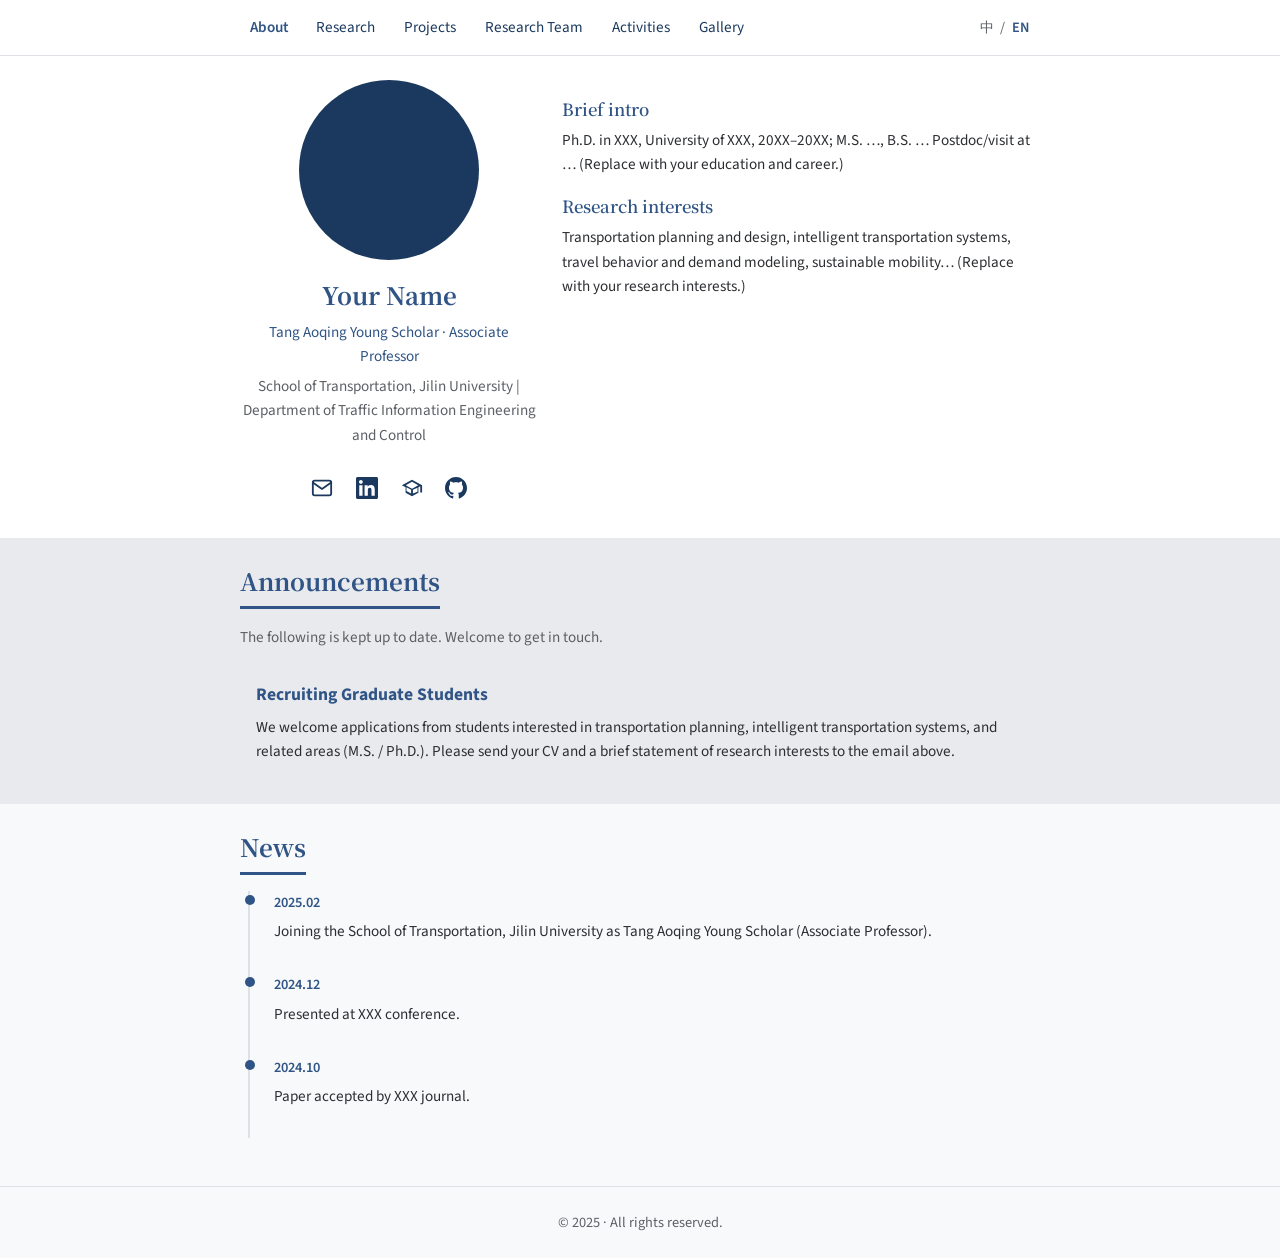
==== index.html @ 0b862fed "Initial commit: 学术主页与点赞统计（Firebase） Co-authored-by: Cursor <cursoragent@cursor.com>" ====
<!DOCTYPE html>
<html lang="zh-CN">
<head>
  <meta charset="UTF-8" />
  <meta name="viewport" content="width=device-width, initial-scale=1" />
  <title>个人主页 | Personal Homepage</title>
  <link rel="preconnect" href="https://fonts.googleapis.com" />
  <link rel="preconnect" href="https://fonts.gstatic.com" crossorigin />
  <link href="https://fonts.googleapis.com/css2?family=Noto+Serif+SC:wght@400;600;700&family=Source+Sans+3:wght@400;500;600&display=swap" rel="stylesheet" />
  <link rel="stylesheet" href="styles.css" />
</head>
<body>
  <header class="site-header">
    <nav class="nav">
      <a href="index.html#about" class="nav-link current" data-i18n="nav_about">关于</a>
      <a href="research.html" class="nav-link" data-i18n="nav_research">研究成果</a>
      <a href="projects.html" class="nav-link" data-i18n="nav_projects">研究项目</a>
      <a href="team.html" class="nav-link" data-i18n="nav_team">研究团队</a>
      <a href="activities.html" class="nav-link" data-i18n="nav_activities">学术活动</a>
      <a href="gallery.html" class="nav-link" data-i18n="nav_gallery">摄影集</a>
      <button type="button" class="lang-toggle" id="langToggle" aria-label="Switch language">
        <span class="lang-option active" data-lang="zh">中</span>
        <span class="lang-divider">/</span>
        <span class="lang-option" data-lang="en">EN</span>
      </button>
    </nav>
  </header>

  <main>
    <!-- 1. 关于 / About（首页完整保留） -->
    <section id="about" class="section section-about">
      <div class="container">
        <div class="about-grid">
          <div class="about-left">
            <div class="about-photo-wrap">
              <div class="about-photo"></div>
            </div>
            <h1 class="about-name" data-i18n="name">周启申</h1>
            <p class="about-title" data-i18n="title">唐敖庆青年学者 · 副教授</p>
            <p class="about-org"><a href="https://jt.jlu.edu.cn/index.htm" class="about-org-link" target="_blank" rel="noopener noreferrer" data-i18n="org">吉林大学交通学院｜交通信息工程及控制系</a></p>
            <div class="about-links">
              <a href="mailto:your.email@example.com" class="about-link" aria-label="Email">
                <span class="about-link-icon"><svg class="about-icon" viewBox="0 0 24 24" fill="none" stroke="currentColor" stroke-width="2" stroke-linecap="round" stroke-linejoin="round"><path d="M4 4h16c1.1 0 2 .9 2 2v12c0 1.1-.9 2-2 2H4c-1.1 0-2-.9-2-2V6c0-1.1.9-2 2-2z"/><polyline points="22,6 12,13 2,6"/></svg></span>
                <span class="about-link-label" data-i18n="icon_email">邮箱</span>
              </a>
              <a href="https://www.linkedin.com/in/yourprofile" class="about-link" target="_blank" rel="noopener noreferrer" aria-label="LinkedIn">
                <span class="about-link-icon"><svg class="about-icon" viewBox="0 0 24 24" fill="currentColor"><path d="M20.447 20.452h-3.554v-5.569c0-1.328-.027-3.037-1.852-3.037-1.853 0-2.136 1.445-2.136 2.939v5.667H9.351V9h3.414v1.561h.046c.477-.9 1.637-1.85 3.37-1.85 3.601 0 4.267 2.37 4.267 5.455v6.286zM5.337 7.433c-1.144 0-2.063-.926-2.063-2.065 0-1.138.92-2.063 2.063-2.063 1.14 0 2.064.925 2.064 2.063 0 1.139-.925 2.065-2.064 2.065zm1.782 13.019H3.555V9h3.564v11.452zM22.225 0H1.771C.792 0 0 .774 0 1.729v20.542C0 23.227.792 24 1.771 24h20.451C23.2 24 24 23.227 24 22.271V1.729C24 .774 23.2 0 22.222 0h.003z"/></svg></span>
                <span class="about-link-label" data-i18n="icon_linkedin">LinkedIn</span>
              </a>
              <a href="https://scholar.google.com/citations?user=YOUR_ID" class="about-link" target="_blank" rel="noopener noreferrer" aria-label="Google Scholar">
                <span class="about-link-icon"><svg class="about-icon" viewBox="0 0 24 24" fill="currentColor"><path d="M12 3L1 9l4 2.18v6L12 21l7-3.82v-6l2-1.09V17h2V9L12 3zm6.82 6L12 12.72 5.18 9 12 5.28 18.82 9zM11 17.99l-5-2.73v-4.11L11 14v3.99zm2 0V14l5-2.16v4.12L13 17.99z"/></svg></span>
                <span class="about-link-label" data-i18n="icon_scholar">Google Scholar</span>
              </a>
              <a href="https://github.com/yourusername" class="about-link" target="_blank" rel="noopener noreferrer" aria-label="GitHub">
                <span class="about-link-icon"><svg class="about-icon" viewBox="0 0 24 24" fill="currentColor"><path d="M12 0c-6.626 0-12 5.373-12 12 0 5.302 3.438 9.8 8.207 11.387.599.111.793-.261.793-.577v-2.234c-3.338.726-4.033-1.416-4.033-1.416-.546-1.387-1.333-1.756-1.333-1.756-1.089-.745.083-.729.083-.729 1.205.084 1.839 1.237 1.839 1.237 1.07 1.834 2.807 1.304 3.492.997.107-.775.418-1.305.762-1.604-2.665-.305-5.467-1.334-5.467-5.931 0-1.311.469-2.381 1.236-3.221-.124-.303-.535-1.524.117-3.176 0 0 1.008-.322 3.301 1.23.957-.266 1.983-.399 3.003-.404 1.02.005 2.047.138 3.006.404 2.291-1.552 3.297-1.23 3.297-1.23.653 1.653.242 2.874.118 3.176.77.84 1.235 1.911 1.235 3.221 0 4.609-2.807 5.624-5.479 5.921.43.372.823 1.102.823 2.222v3.293c0 .319.192.694.801.576 4.765-1.589 8.199-6.086 8.199-11.386 0-6.627-5.373-12-12-12z"/></svg></span>
                <span class="about-link-label" data-i18n="icon_github">GitHub</span>
              </a>
            </div>
          </div>
          <div class="about-content">
            <div class="about-me">
              <div class="about-me-content">
                <h3 class="about-me-subtitle" data-i18n="intro_title">个人简介</h3>
                <p class="lang-zh">20XX–20XX 某某大学 博士；20XX–20XX 某某大学 硕士；20XX–20XX 某某大学 学士。曾于某某机构从事博士后/访问研究……（请替换为您的教育经历与工作履历。）</p>
                <p class="lang-en hidden">Ph.D. in XXX, University of XXX, 20XX–20XX; M.S. …, B.S. … Postdoc/visit at … (Replace with your education and career.)</p>
                <h3 class="about-me-subtitle" data-i18n="about_me_interests">研究兴趣</h3>
                <p class="lang-zh">交通规划与设计、智能交通系统、出行行为与需求建模、可持续交通……（请替换为您的研究方向与兴趣。）</p>
                <p class="lang-en hidden">Transportation planning and design, intelligent transportation systems, travel behavior and demand modeling, sustainable mobility… (Replace with your research interests.)</p>
              </div>
            </div>
          </div>
        </div>
      </div>
    </section>

    <!-- 2. 公告（置顶 / 长期重要信息，如招学生） -->
    <section id="notice" class="section section-notice">
      <div class="container">
        <h2 class="section-title" data-i18n="notice_title">公告</h2>
        <p class="section-intro lang-zh">以下信息长期有效，欢迎关注。</p>
        <p class="section-intro lang-en hidden">The following is kept up to date. Welcome to get in touch.</p>
        <div class="notice-list">
          <article class="notice-item">
            <h3 class="notice-item-title lang-zh">招收研究生</h3>
            <h3 class="notice-item-title lang-en hidden">Recruiting Graduate Students</h3>
            <p class="notice-item-desc lang-zh">欢迎对交通规划、智能交通等方向感兴趣的同学报考硕士/博士。请将简历与简要研究兴趣说明发送至上方邮箱。</p>
            <p class="notice-item-desc lang-en hidden">We welcome applications from students interested in transportation planning, intelligent transportation systems, and related areas (M.S. / Ph.D.). Please send your CV and a brief statement of research interests to the email above.</p>
          </article>
          <!-- 可在此继续添加更多公告项 -->
        </div>
      </div>
    </section>

    <!-- 3. News 近期动态（仅首页，无独立页） -->
    <section id="news" class="section section-news-home">
      <div class="container">
        <h2 class="section-title" data-i18n="home_news_title">近期动态</h2>
        <div class="timeline">
          <article class="timeline-item detail-item" data-detail-type="news" data-detail-id="0">
            <span class="timeline-date">2025.02</span>
            <div class="timeline-content">
              <p class="lang-zh">即将入职吉林大学交通学院，任唐敖庆青年学者（副教授）。</p>
              <p class="lang-en hidden">Joining the School of Transportation, Jilin University as Tang Aoqing Young Scholar (Associate Professor).</p>
            </div>
          </article>
          <article class="timeline-item detail-item" data-detail-type="news" data-detail-id="1">
            <span class="timeline-date">2024.12</span>
            <div class="timeline-content">
              <p class="lang-zh">参加某某学术会议并作报告。</p>
              <p class="lang-en hidden">Presented at XXX conference.</p>
            </div>
          </article>
          <article class="timeline-item detail-item" data-detail-type="news" data-detail-id="2">
            <span class="timeline-date">2024.10</span>
            <div class="timeline-content">
              <p class="lang-zh">论文被 XXX 期刊接收。</p>
              <p class="lang-en hidden">Paper accepted by XXX journal.</p>
            </div>
          </article>
        </div>
      </div>
    </section>
  </main>

  <footer class="site-footer">
    <div class="container">
      <p class="footer-text" data-i18n="footer">© 2025 · 保留所有权利</p>
    </div>
  </footer>

  <div id="detail-overlay" class="detail-overlay" aria-hidden="true">
    <div class="detail-backdrop"></div>
    <div class="detail-panel">
      <div id="detail-content" class="detail-content"></div>
    </div>
  </div>
  <script src="main.js"></script>
</body>
</html>
---- styles.css ----
/* ========== 变量与基础 ========== */
:root {
  --color-primary: #1B395E;
  --color-primary-dark: #2F5485;
  --color-accent: #2F5485;
  --color-icon-hover: #0A66C2;
  --color-bg: #f8f9fa;
  --color-bg-alt: #eef0f2;
  --color-border: #dde0e4;
  --color-text: #2c2e32;
  --color-text-muted: #5c6066;
  --color-bg-section: #E9EAED;
  --radius: 8px;
  --space-xs: 0.35rem;
  --space-sm: 0.6rem;
  --space-md: 1rem;
  --space-lg: 1.5rem;
}

*,
*::before,
*::after {
  box-sizing: border-box;
}

body {
  margin: 0;
  font-family: 'Source Sans 3', -apple-system, sans-serif;
  font-size: 1rem;
  line-height: 1.6;
  color: var(--color-text);
  background: var(--color-bg);
}

body.page-detail {
  background: #fff;
}

.container {
  width: 100%;
  max-width: 52rem;
  margin: 0 auto;
  padding: 0 var(--space-md);
}

.section {
  padding: var(--space-lg) 0;
}

.section-full {
  min-height: 60vh;
  padding: var(--space-lg) 0;
}

.section-title {
  font-family: 'Noto Serif SC', serif;
  font-size: 1.5rem;
  font-weight: 700;
  color: var(--color-primary-dark);
  margin: 0 0 var(--space-md);
  padding-bottom: var(--space-xs);
  border-bottom: 3px solid var(--color-accent);
  display: inline-block;
}

.page-title {
  font-size: 1.75rem;
  margin-bottom: var(--space-lg);
}

.section-intro {
  color: var(--color-text-muted);
  margin: 0 0 var(--space-md);
  font-size: 0.95rem;
}

/* ========== 页头与导航 ========== */
.site-header {
  background: #fff;
  border-bottom: 1px solid var(--color-border);
  padding: var(--space-sm) 0;
  position: sticky;
  top: 0;
  z-index: 100;
}

.nav {
  display: flex;
  flex-wrap: wrap;
  align-items: center;
  justify-content: center;
  gap: var(--space-sm);
  max-width: 52rem;
  margin: 0 auto;
  padding: 0 var(--space-md);
}

.nav-link {
  color: var(--color-primary);
  text-decoration: none;
  font-size: 0.95rem;
  padding: 0.35rem 0.6rem;
  border-radius: var(--radius);
  transition: background 0.2s, color 0.2s;
}

.nav-link:hover {
  background: var(--color-bg-alt);
  color: var(--color-accent);
}

.nav-link.current {
  font-weight: 600;
  color: var(--color-accent);
}

.lang-toggle {
  display: inline-flex;
  align-items: center;
  gap: 0.2rem;
  margin-left: auto;
  padding: 0.25rem 0.5rem;
  font-size: 0.9rem;
  color: var(--color-text-muted);
  background: none;
  border: none;
  cursor: pointer;
  font-family: inherit;
}

.lang-option {
  padding: 0 0.2rem;
  border-radius: 2px;
  transition: color 0.2s, background 0.2s;
}

.lang-option:hover,
.lang-option.active {
  color: var(--color-accent);
}

.lang-option.active {
  font-weight: 600;
}

.hidden {
  display: none !important;
}

/* ========== 关于区块 ========== */
.section-about {
  background: #fff;
}

.about-grid {
  display: grid;
  grid-template-columns: 1fr 1.6fr;
  gap: var(--space-lg);
  align-items: start;
}

@media (max-width: 720px) {
  .about-grid {
    grid-template-columns: 1fr;
  }
}

.about-left {
  text-align: center;
}

.about-photo-wrap {
  margin-bottom: var(--space-md);
}

.about-photo {
  width: 180px;
  height: 180px;
  margin: 0 auto;
  border-radius: 50%;
  background: var(--color-primary);
  background-size: cover;
  background-position: center;
}

.about-links {
  display: flex;
  flex-wrap: nowrap;
  justify-content: space-evenly;
  align-items: center;
  width: 100%;
  max-width: 180px;
  margin: var(--space-md) auto 0;
}

.about-link {
  position: relative;
  display: flex;
  flex-direction: column;
  align-items: center;
  justify-content: center;
  flex: 0 0 2.75rem;
  width: 2.75rem;
  padding: 0.35rem 0;
  color: var(--color-primary);
  border-radius: var(--radius);
  transition: color 0.25s ease;
}

.about-link:hover {
  color: var(--color-icon-hover);
}

.about-link-icon {
  display: flex;
  align-items: center;
  justify-content: center;
  width: 40px;
  height: 40px;
  transition: transform 0.35s cubic-bezier(0.34, 1.56, 0.64, 1), color 0.35s ease;
}

.about-link:hover .about-link-icon {
  transform: scale(1.18) translateY(-4px);
}

.about-icon {
  width: 22px;
  height: 22px;
}

.about-link-label {
  position: absolute;
  top: 100%;
  left: 50%;
  transform: translate(-50%, 10px);
  margin-top: 4px;
  font-size: 0.75rem;
  color: var(--color-text-muted);
  white-space: nowrap;
  opacity: 0;
  visibility: hidden;
  transition: opacity 0.25s ease, transform 0.25s cubic-bezier(0.34, 1.56, 0.64, 1);
  pointer-events: none;
}

.about-link:hover .about-link-label {
  opacity: 1;
  visibility: visible;
  transform: translate(-50%, 0);
}

.about-name {
  font-family: 'Noto Serif SC', serif;
  font-size: 1.5rem;
  font-weight: 700;
  color: var(--color-primary-dark);
  margin: 0 0 var(--space-xs);
}

.about-title {
  font-size: 0.95rem;
  color: var(--color-primary-dark);
  margin: 0 0 var(--space-xs);
}

.about-org {
  font-size: 0.95rem;
  margin: 0 0 var(--space-md);
}

.about-org-link {
  color: var(--color-text-muted);
  text-decoration: none;
  transition: color 0.2s;
}

.about-org-link:hover {
  color: var(--color-accent);
  text-decoration: underline;
}

.about-office-label {
  font-size: 0.9rem;
  color: var(--color-text-muted);
}

.about-office-text {
  margin: 0.25rem 0 0;
  font-size: 0.9rem;
}

.about-me {
  margin: 0;
}

.about-me-subtitle {
  font-family: 'Noto Serif SC', serif;
  font-size: 1.05rem;
  font-weight: 600;
  color: var(--color-primary-dark);
  margin: var(--space-md) 0 var(--space-xs);
}

.about-me-content p {
  margin: 0 0 var(--space-sm);
  font-size: 0.95rem;
}

/* ========== 公告 ========== */
.section-notice {
  background: var(--color-bg-section);
}

.notice-list {
  margin: 0;
  padding: 0;
  list-style: none;
}

.notice-item {
  padding: var(--space-md);
  border-radius: var(--radius);
  background: transparent;
  border: none;
}

.notice-item-title {
  font-size: 1.1rem;
  margin: 0 0 var(--space-xs);
  color: var(--color-primary-dark);
}

.notice-item-desc {
  margin: 0;
  font-size: 0.95rem;
  color: var(--color-text);
}

/* ========== 时间线（近期动态 / 学术活动） ========== */
.timeline {
  position: relative;
  padding-left: 1.5rem;
  border-left: 2px solid var(--color-border);
  margin-left: 0.5rem;
}

.timeline-item {
  position: relative;
  padding-bottom: var(--space-lg);
}

.timeline-item::before {
  content: '';
  position: absolute;
  left: -1.5rem;
  top: 0.25rem;
  width: 10px;
  height: 10px;
  border-radius: 50%;
  background: var(--color-accent);
  margin-left: -5px;
}

.timeline-date {
  font-size: 0.9rem;
  font-weight: 600;
  color: var(--color-accent);
  display: block;
  margin-bottom: var(--space-xs);
}

.timeline-content p {
  margin: 0 0 var(--space-xs);
  font-size: 0.95rem;
}

.timeline-image {
  margin-top: var(--space-sm);
  border-radius: var(--radius);
  overflow: hidden;
  max-width: 100%;
}

.timeline-image img {
  width: 100%;
  height: auto;
  display: block;
}

/* ========== 发表文章列表 ========== */
.paper-list,
.project-list,
.resource-list {
  list-style: none;
  margin: 0;
  padding: 0;
}

.paper-list li {
  padding: var(--space-lg) 0;
  border-bottom: 1px solid var(--color-border);
  transition: transform 0.28s cubic-bezier(0.34, 1.56, 0.64, 1);
}

.paper-list li:hover {
  transform: scale(1.02);
}

.paper-list li:last-child {
  border-bottom: none;
}

.paper-header {
  text-align: left;
  margin-bottom: var(--space-md);
}

.paper-title {
  display: block;
  font-size: 1.05rem;
  color: var(--color-primary-dark);
  margin: 0 0 var(--space-xs);
}

.paper-venue {
  font-size: 0.9rem;
  color: var(--color-text-muted);
}

.paper-content {
  display: flex;
  gap: var(--space-lg);
  align-items: flex-start;
  margin-bottom: var(--space-md);
}

.paper-thumb {
  flex: 0 0 50%;
  aspect-ratio: 16 / 9;
  border-radius: var(--radius);
  overflow: hidden;
  background: var(--color-bg-alt);
}

.paper-thumb img {
  width: 100%;
  height: 100%;
  display: block;
  object-fit: cover;
}

.paper-abstract-wrap {
  flex: 1;
  min-width: 0;
}

.paper-abstract {
  font-size: 0.9rem;
  color: var(--color-text);
  line-height: 1.6;
  margin: 0;
}

.paper-abstract.hidden {
  display: none;
}

@media (max-width: 640px) {
  .paper-content {
    flex-direction: column;
  }
  .paper-thumb {
    flex: 0 0 auto;
    width: 100%;
  }
}

.paper-actions {
  display: flex;
  flex-wrap: wrap;
  gap: var(--space-sm);
  align-items: center;
}

.paper-action {
  position: relative;
  display: inline-flex;
  align-items: center;
  gap: 0.35rem;
  padding: 0.25rem 0.7rem;
  border-radius: 999px;
  border: 1px solid var(--color-border);
  color: var(--color-primary);
  font-size: 0.85rem;
  text-decoration: none;
  background: rgba(255, 255, 255, 0.02);
  transition: background 0.2s, border-color 0.2s, color 0.2s, transform 0.2s;
}

.paper-action:hover {
  background: var(--color-bg-section);
  border-color: var(--color-accent);
  color: var(--color-accent);
  transform: translateY(-1px);
}

.paper-action-icon {
  display: inline-flex;
  align-items: center;
  justify-content: center;
}

.paper-action-icon svg {
  width: 16px;
  height: 16px;
}

a.paper-action.pending,
button.paper-action.pending {
  cursor: default;
}

.paper-action.pending:hover::after {
  content: attr(data-pending-tip);
  position: absolute;
  bottom: 100%;
  left: 50%;
  transform: translateX(-50%);
  margin-bottom: 6px;
  padding: 4px 8px;
  background: var(--color-primary-dark);
  color: #fff;
  font-size: 0.75rem;
  white-space: nowrap;
  border-radius: 4px;
  pointer-events: none;
  opacity: 0;
  transition: opacity 0.15s ease;
}

.paper-action.pending:hover::after {
  opacity: 1;
}

button.paper-action {
  margin: 0;
  font-family: inherit;
  cursor: pointer;
  -webkit-appearance: none;
  appearance: none;
  border: 1px solid var(--color-border);
}

.paper-like-btn .heart-filled {
  display: none;
}

.paper-like-btn.liked .heart-outline {
  display: none;
}

.paper-like-btn.liked .heart-filled {
  display: inline-block;
  color: #c24;
}

#cite-toast {
  position: fixed;
  bottom: 1.5rem;
  left: 50%;
  transform: translateX(-50%) translateY(1rem);
  padding: 0.5rem 1rem;
  background: var(--color-primary-dark);
  color: #fff;
  font-size: 0.9rem;
  border-radius: var(--radius);
  opacity: 0;
  visibility: hidden;
  transition: opacity 0.2s, visibility 0.2s, transform 0.2s;
  z-index: 9999;
}

#cite-toast.show {
  opacity: 1;
  visibility: visible;
  transform: translateX(-50%) translateY(0);
}

/* ========== 研究页标签（一根长横线，上方为发表文章/开放资源） ========== */
.research-tabs {
  display: flex;
  gap: var(--space-lg);
  margin-bottom: 0;
  padding-bottom: var(--space-sm);
  border-bottom: 1px solid var(--color-border);
}

.research-tab {
  padding: 0.25rem 0;
  font-size: 1rem;
  font-family: inherit;
  color: var(--color-text-muted);
  background: none;
  border: none;
  border-radius: 0;
  cursor: pointer;
  transition: color 0.2s;
}

.research-tab:hover {
  color: var(--color-accent);
}

.research-tab.active {
  color: var(--color-primary-dark);
  font-weight: 600;
}

.research-panel {
  display: none;
  margin-top: var(--space-lg);
}

.research-panel.active {
  display: block;
}

/* ========== 引文列表（三级内容） ========== */
.citation-list {
  list-style: none;
  margin: 0;
  padding: 0;
}

.citation-list li {
  padding: var(--space-md) 0;
  border-bottom: 1px solid var(--color-border);
  display: flex;
  flex-wrap: wrap;
  align-items: baseline;
  gap: var(--space-sm);
}

.citation-list li:last-child {
  border-bottom: none;
}

.citation-text {
  font-size: 0.95rem;
  color: var(--color-text);
  line-height: 1.5;
  flex: 1 1 100%;
}

.citation-text.hidden {
  display: none;
}

.citation-actions {
  display: inline-flex;
  flex-wrap: wrap;
  gap: var(--space-sm);
  align-items: center;
}

/* ========== 开放资源列表 ========== */
.resource-list li {
  padding: var(--space-md) 0;
  border-bottom: 1px solid var(--color-border);
}

.resource-list li:last-child {
  border-bottom: none;
}

.resource-list a {
  color: var(--color-primary);
  font-weight: 600;
  text-decoration: none;
}

.resource-list a:hover {
  color: var(--color-accent);
  text-decoration: underline;
}

.resource-desc {
  display: block;
  font-size: 0.9rem;
  color: var(--color-text-muted);
  margin-top: var(--space-xs);
}

/* ========== 研究项目列表 ========== */
.project-list {
  list-style: none;
  margin: 0;
  padding: 0;
}

.project-list li {
  padding: var(--space-md) 0;
  border-bottom: 1px solid var(--color-border);
}

.project-list li:last-child {
  border-bottom: none;
}

.project-list strong {
  display: block;
  margin-bottom: var(--space-xs);
  color: var(--color-primary-dark);
}

.project-desc {
  margin: 0;
  font-size: 0.95rem;
  color: var(--color-text);
}

/* ========== 研究团队 ========== */
.team-list {
  list-style: none;
  margin: 0;
  padding: 0;
}

.team-item {
  display: flex;
  gap: var(--space-md);
  padding: var(--space-md) 0;
  border-bottom: 1px solid var(--color-border);
  align-items: flex-start;
}

.team-item:last-child {
  border-bottom: none;
}

.team-avatar {
  flex: 0 0 64px;
  width: 64px;
  height: 64px;
  border-radius: 50%;
  background: var(--color-border);
}

.team-info strong {
  display: block;
  margin-bottom: var(--space-xs);
  color: var(--color-primary-dark);
}

.team-role,
.team-desc {
  margin: 0 0 var(--space-xs);
  font-size: 0.9rem;
  color: var(--color-text);
}

/* ========== 摄影集 ========== */
.gallery-grid {
  display: grid;
  grid-template-columns: repeat(3, 1fr);
  gap: var(--space-md);
}

.gallery-item {
  aspect-ratio: 1;
  border-radius: var(--radius);
  overflow: hidden;
  background: var(--color-bg-alt);
  transition: transform 0.35s ease;
  position: relative;
  z-index: 0;
  cursor: pointer;
}

.gallery-item:hover {
  transform: scale(1.2);
  z-index: 1;
}

.gallery-item img {
  width: 100%;
  height: 100%;
  display: block;
  object-fit: contain;
}

@media (max-width: 640px) {
  .gallery-grid {
    grid-template-columns: repeat(2, 1fr);
  }
}

/* ========== 详情层 ========== */
.detail-overlay {
  position: fixed;
  inset: 0;
  z-index: 1000;
  display: flex;
  align-items: center;
  justify-content: center;
  padding: var(--space-md);
  opacity: 0;
  visibility: hidden;
  transition: opacity 0.25s, visibility 0.25s;
}

.detail-overlay.is-open {
  opacity: 1;
  visibility: visible;
}

.detail-backdrop {
  position: absolute;
  inset: 0;
  background: rgba(0, 0, 0, 0.5);
  cursor: pointer;
}

.detail-panel {
  position: relative;
  width: 100%;
  max-width: 52rem;
  max-height: 90vh;
  overflow: auto;
  background: var(--color-bg);
  border-radius: var(--radius);
  box-shadow: 0 8px 32px rgba(0, 0, 0, 0.2);
  padding: var(--space-lg);
}

.detail-content h2 {
  font-family: 'Noto Serif SC', serif;
  font-size: 1.35rem;
  margin: 0 0 var(--space-sm);
  color: var(--color-primary-dark);
}

.detail-meta {
  font-size: 0.9rem;
  color: var(--color-text-muted);
  margin: 0 0 var(--space-md);
}

.detail-body {
  font-size: 0.95rem;
  line-height: 1.7;
  color: var(--color-text);
}

.detail-gallery-wrap {
  width: 100%;
  display: flex;
  flex-direction: column;
  gap: var(--space-md);
}

.detail-gallery-image {
  max-width: 100%;
  max-height: 60vh;
  display: flex;
  justify-content: center;
  align-items: center;
}

.detail-gallery-image img {
  max-width: 100%;
  max-height: 60vh;
  width: auto;
  height: auto;
  object-fit: contain;
}

.detail-gallery-placeholder {
  width: 200px;
  height: 200px;
  display: flex;
  align-items: center;
  justify-content: center;
  background: var(--color-border);
  color: var(--color-text-muted);
  border-radius: var(--radius);
}

.detail-gallery-actions {
  display: flex;
  flex-wrap: wrap;
  gap: var(--space-md);
  align-items: center;
}

.gallery-like-btn {
  display: inline-flex;
  align-items: center;
  justify-content: center;
  width: 2.5rem;
  height: 2.5rem;
  border-radius: 50%;
  border: 1px solid var(--color-border);
  background: transparent;
  color: var(--color-text-muted);
  cursor: pointer;
  transition: color 0.2s, border-color 0.2s, transform 0.2s;
}

.gallery-like-btn:hover {
  color: var(--color-accent);
  border-color: var(--color-accent);
}

.gallery-like-btn .heart-filled {
  display: none;
}

.gallery-like-btn.liked .heart-outline {
  display: none;
}

.gallery-like-btn.liked .heart-filled {
  display: block;
  color: #c24;
}

.gallery-download-btn {
  padding: 0.35rem 0.8rem;
  font-size: 0.9rem;
  color: var(--color-primary);
  border: 1px solid var(--color-border);
  border-radius: var(--radius);
  text-decoration: none;
  transition: background 0.2s, border-color 0.2s;
}

.gallery-download-btn:hover {
  background: var(--color-bg-alt);
  border-color: var(--color-accent);
}

/* ========== 可点击项悬停 ========== */
.resource-list .detail-item {
  cursor: pointer;
  transition: transform 0.28s cubic-bezier(0.34, 1.56, 0.64, 1);
}

.resource-list .detail-item:hover {
  transform: scale(1.02);
}

.timeline-item.detail-item {
  cursor: pointer;
  transition: transform 0.28s cubic-bezier(0.34, 1.56, 0.64, 1);
}

.timeline-item.detail-item:hover {
  transform: scale(1.02);
}

.timeline-item.detail-item:hover .timeline-content {
  color: inherit;
}

/* ========== 页脚 ========== */
.site-footer {
  padding: var(--space-lg) 0;
  text-align: center;
  border-top: 1px solid var(--color-border);
  margin-top: var(--space-lg);
}

.footer-text {
  margin: 0;
  font-size: 0.9rem;
  color: var(--color-text-muted);
}
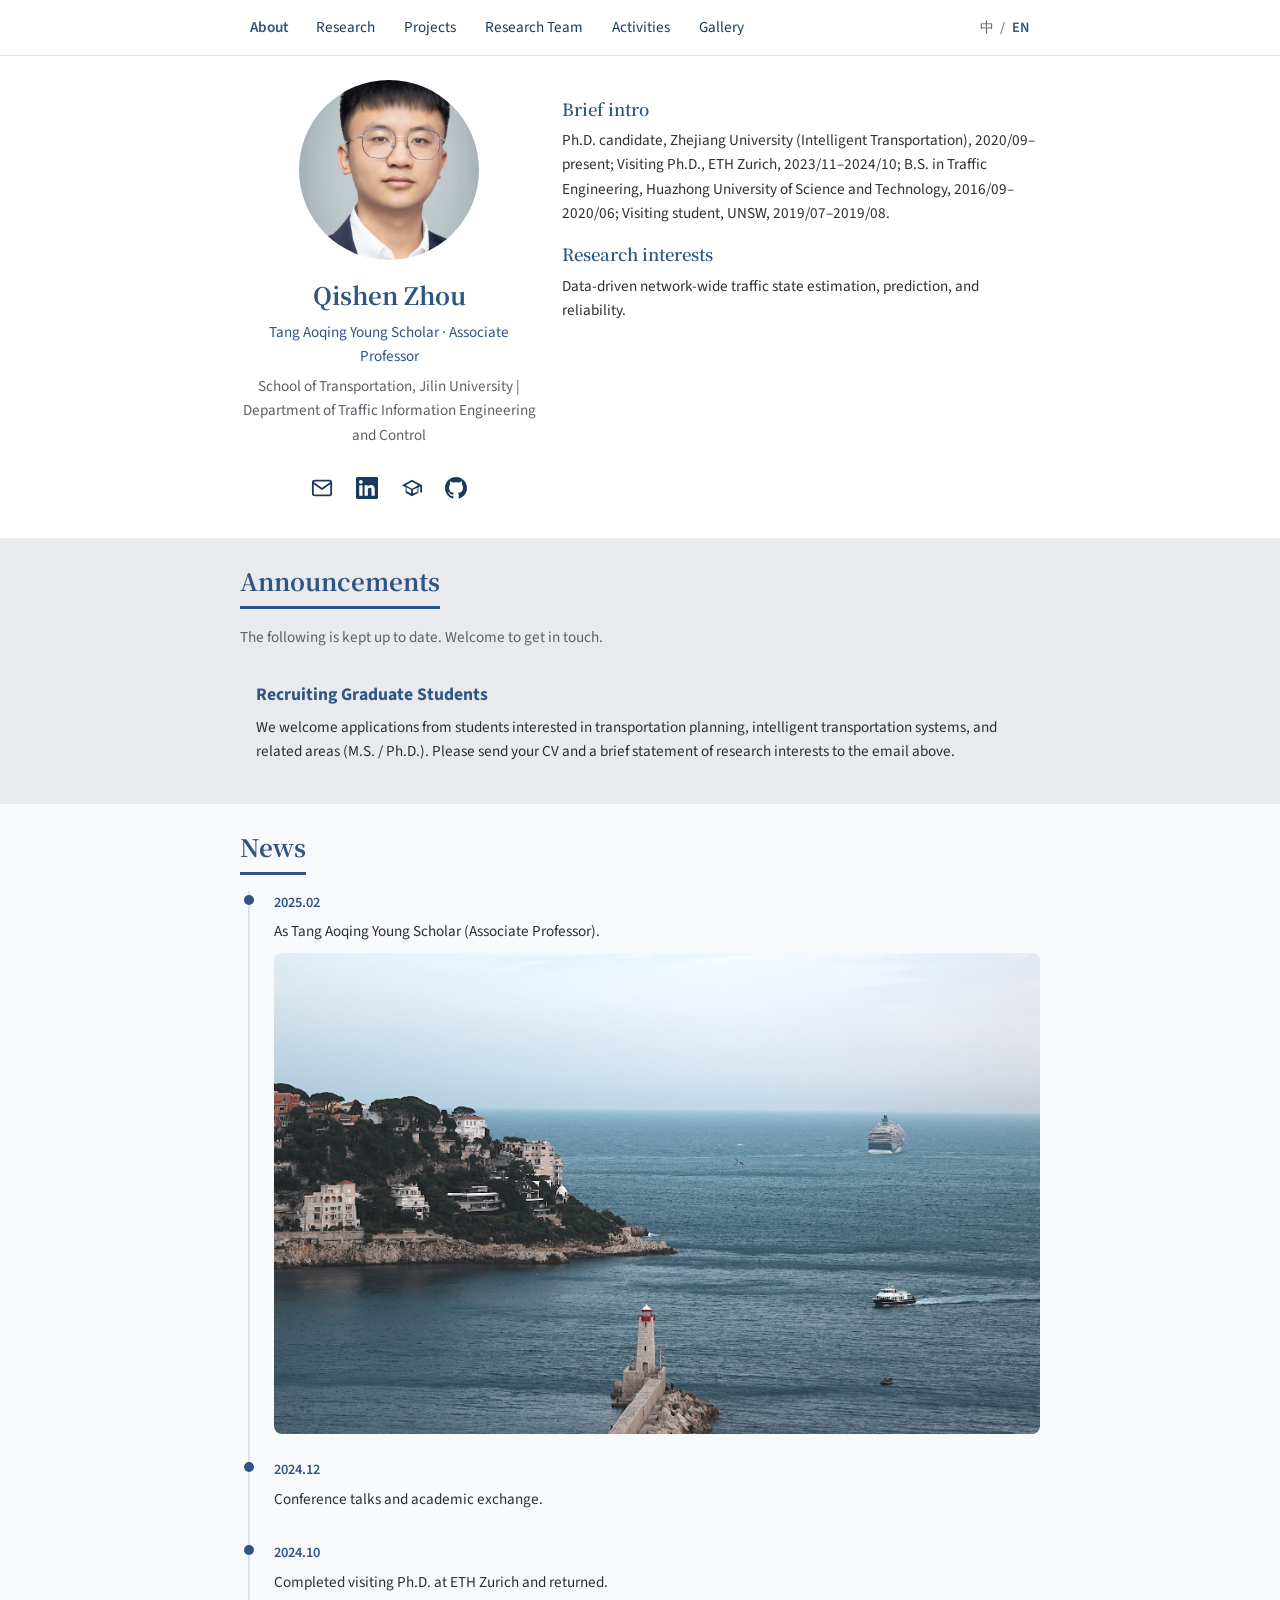
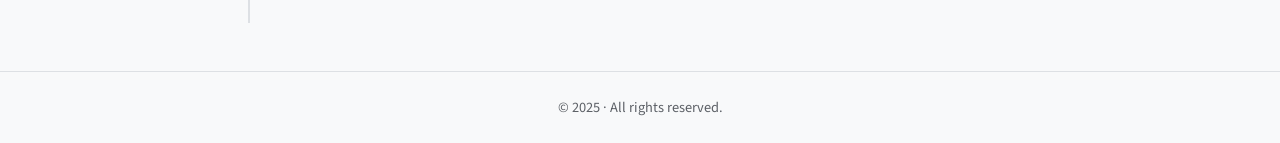
==== commit 7e43ee68: "更新项目：添加 data/、images/、scripts/，更新各页面与样式 Co-authored-by: Cursor <cursoragent@cursor.com>" ====
--- a/index.html
+++ b/index.html
@@ -33,25 +33,25 @@
         <div class="about-grid">
           <div class="about-left">
             <div class="about-photo-wrap">
-              <div class="about-photo"></div>
+              <img class="about-photo" src="about_me.jpg" alt="周启申" />
             </div>
-            <h1 class="about-name" data-i18n="name">周启申</h1>
-            <p class="about-title" data-i18n="title">唐敖庆青年学者 · 副教授</p>
-            <p class="about-org"><a href="https://jt.jlu.edu.cn/index.htm" class="about-org-link" target="_blank" rel="noopener noreferrer" data-i18n="org">吉林大学交通学院｜交通信息工程及控制系</a></p>
+            <h1 class="about-name" id="about-name">周启申</h1>
+            <p class="about-title" id="about-title">唐敖庆青年学者 · 副教授</p>
+            <p class="about-org"><a href="#" id="about-org-link" class="about-org-link" target="_blank" rel="noopener noreferrer">吉林大学交通学院｜交通信息工程及控制系</a></p>
             <div class="about-links">
-              <a href="mailto:your.email@example.com" class="about-link" aria-label="Email">
+              <a href="#" class="about-link" data-link="email" aria-label="Email">
                 <span class="about-link-icon"><svg class="about-icon" viewBox="0 0 24 24" fill="none" stroke="currentColor" stroke-width="2" stroke-linecap="round" stroke-linejoin="round"><path d="M4 4h16c1.1 0 2 .9 2 2v12c0 1.1-.9 2-2 2H4c-1.1 0-2-.9-2-2V6c0-1.1.9-2 2-2z"/><polyline points="22,6 12,13 2,6"/></svg></span>
                 <span class="about-link-label" data-i18n="icon_email">邮箱</span>
               </a>
-              <a href="https://www.linkedin.com/in/yourprofile" class="about-link" target="_blank" rel="noopener noreferrer" aria-label="LinkedIn">
+              <a href="#" class="about-link" data-link="linkedin" target="_blank" rel="noopener noreferrer" aria-label="LinkedIn">
                 <span class="about-link-icon"><svg class="about-icon" viewBox="0 0 24 24" fill="currentColor"><path d="M20.447 20.452h-3.554v-5.569c0-1.328-.027-3.037-1.852-3.037-1.853 0-2.136 1.445-2.136 2.939v5.667H9.351V9h3.414v1.561h.046c.477-.9 1.637-1.85 3.37-1.85 3.601 0 4.267 2.37 4.267 5.455v6.286zM5.337 7.433c-1.144 0-2.063-.926-2.063-2.065 0-1.138.92-2.063 2.063-2.063 1.14 0 2.064.925 2.064 2.063 0 1.139-.925 2.065-2.064 2.065zm1.782 13.019H3.555V9h3.564v11.452zM22.225 0H1.771C.792 0 0 .774 0 1.729v20.542C0 23.227.792 24 1.771 24h20.451C23.2 24 24 23.227 24 22.271V1.729C24 .774 23.2 0 22.222 0h.003z"/></svg></span>
                 <span class="about-link-label" data-i18n="icon_linkedin">LinkedIn</span>
               </a>
-              <a href="https://scholar.google.com/citations?user=YOUR_ID" class="about-link" target="_blank" rel="noopener noreferrer" aria-label="Google Scholar">
+              <a href="#" class="about-link" data-link="scholar" target="_blank" rel="noopener noreferrer" aria-label="Google Scholar">
                 <span class="about-link-icon"><svg class="about-icon" viewBox="0 0 24 24" fill="currentColor"><path d="M12 3L1 9l4 2.18v6L12 21l7-3.82v-6l2-1.09V17h2V9L12 3zm6.82 6L12 12.72 5.18 9 12 5.28 18.82 9zM11 17.99l-5-2.73v-4.11L11 14v3.99zm2 0V14l5-2.16v4.12L13 17.99z"/></svg></span>
                 <span class="about-link-label" data-i18n="icon_scholar">Google Scholar</span>
               </a>
-              <a href="https://github.com/yourusername" class="about-link" target="_blank" rel="noopener noreferrer" aria-label="GitHub">
+              <a href="#" class="about-link" data-link="github" target="_blank" rel="noopener noreferrer" aria-label="GitHub">
                 <span class="about-link-icon"><svg class="about-icon" viewBox="0 0 24 24" fill="currentColor"><path d="M12 0c-6.626 0-12 5.373-12 12 0 5.302 3.438 9.8 8.207 11.387.599.111.793-.261.793-.577v-2.234c-3.338.726-4.033-1.416-4.033-1.416-.546-1.387-1.333-1.756-1.333-1.756-1.089-.745.083-.729.083-.729 1.205.084 1.839 1.237 1.839 1.237 1.07 1.834 2.807 1.304 3.492.997.107-.775.418-1.305.762-1.604-2.665-.305-5.467-1.334-5.467-5.931 0-1.311.469-2.381 1.236-3.221-.124-.303-.535-1.524.117-3.176 0 0 1.008-.322 3.301 1.23.957-.266 1.983-.399 3.003-.404 1.02.005 2.047.138 3.006.404 2.291-1.552 3.297-1.23 3.297-1.23.653 1.653.242 2.874.118 3.176.77.84 1.235 1.911 1.235 3.221 0 4.609-2.807 5.624-5.479 5.921.43.372.823 1.102.823 2.222v3.293c0 .319.192.694.801.576 4.765-1.589 8.199-6.086 8.199-11.386 0-6.627-5.373-12-12-12z"/></svg></span>
                 <span class="about-link-label" data-i18n="icon_github">GitHub</span>
               </a>
@@ -61,11 +61,11 @@
             <div class="about-me">
               <div class="about-me-content">
                 <h3 class="about-me-subtitle" data-i18n="intro_title">个人简介</h3>
-                <p class="lang-zh">20XX–20XX 某某大学 博士；20XX–20XX 某某大学 硕士；20XX–20XX 某某大学 学士。曾于某某机构从事博士后/访问研究……（请替换为您的教育经历与工作履历。）</p>
-                <p class="lang-en hidden">Ph.D. in XXX, University of XXX, 20XX–20XX; M.S. …, B.S. … Postdoc/visit at … (Replace with your education and career.)</p>
+                <p class="lang-zh" id="about-intro-zh"></p>
+                <p class="lang-en hidden" id="about-intro-en"></p>
                 <h3 class="about-me-subtitle" data-i18n="about_me_interests">研究兴趣</h3>
-                <p class="lang-zh">交通规划与设计、智能交通系统、出行行为与需求建模、可持续交通……（请替换为您的研究方向与兴趣。）</p>
-                <p class="lang-en hidden">Transportation planning and design, intelligent transportation systems, travel behavior and demand modeling, sustainable mobility… (Replace with your research interests.)</p>
+                <p class="lang-zh" id="about-interests-zh"></p>
+                <p class="lang-en hidden" id="about-interests-en"></p>
               </div>
             </div>
           </div>
@@ -79,15 +79,7 @@
         <h2 class="section-title" data-i18n="notice_title">公告</h2>
         <p class="section-intro lang-zh">以下信息长期有效，欢迎关注。</p>
         <p class="section-intro lang-en hidden">The following is kept up to date. Welcome to get in touch.</p>
-        <div class="notice-list">
-          <article class="notice-item">
-            <h3 class="notice-item-title lang-zh">招收研究生</h3>
-            <h3 class="notice-item-title lang-en hidden">Recruiting Graduate Students</h3>
-            <p class="notice-item-desc lang-zh">欢迎对交通规划、智能交通等方向感兴趣的同学报考硕士/博士。请将简历与简要研究兴趣说明发送至上方邮箱。</p>
-            <p class="notice-item-desc lang-en hidden">We welcome applications from students interested in transportation planning, intelligent transportation systems, and related areas (M.S. / Ph.D.). Please send your CV and a brief statement of research interests to the email above.</p>
-          </article>
-          <!-- 可在此继续添加更多公告项 -->
-        </div>
+        <div class="notice-list" id="notice-list"></div>
       </div>
     </section>
 
@@ -95,29 +87,7 @@
     <section id="news" class="section section-news-home">
       <div class="container">
         <h2 class="section-title" data-i18n="home_news_title">近期动态</h2>
-        <div class="timeline">
-          <article class="timeline-item detail-item" data-detail-type="news" data-detail-id="0">
-            <span class="timeline-date">2025.02</span>
-            <div class="timeline-content">
-              <p class="lang-zh">即将入职吉林大学交通学院，任唐敖庆青年学者（副教授）。</p>
-              <p class="lang-en hidden">Joining the School of Transportation, Jilin University as Tang Aoqing Young Scholar (Associate Professor).</p>
-            </div>
-          </article>
-          <article class="timeline-item detail-item" data-detail-type="news" data-detail-id="1">
-            <span class="timeline-date">2024.12</span>
-            <div class="timeline-content">
-              <p class="lang-zh">参加某某学术会议并作报告。</p>
-              <p class="lang-en hidden">Presented at XXX conference.</p>
-            </div>
-          </article>
-          <article class="timeline-item detail-item" data-detail-type="news" data-detail-id="2">
-            <span class="timeline-date">2024.10</span>
-            <div class="timeline-content">
-              <p class="lang-zh">论文被 XXX 期刊接收。</p>
-              <p class="lang-en hidden">Paper accepted by XXX journal.</p>
-            </div>
-          </article>
-        </div>
+        <div class="timeline" id="news-timeline"></div>
       </div>
     </section>
   </main>
--- a/styles.css
+++ b/styles.css
@@ -178,9 +178,8 @@
   height: 180px;
   margin: 0 auto;
   border-radius: 50%;
-  background: var(--color-primary);
-  background-size: cover;
-  background-position: center;
+  object-fit: cover;
+  display: block;
 }
 
 .about-links {
@@ -353,7 +352,7 @@
 .timeline-item::before {
   content: '';
   position: absolute;
-  left: -1.5rem;
+  left: calc(-1.5rem - 1px);
   top: 0.25rem;
   width: 10px;
   height: 10px;
@@ -745,6 +744,14 @@
   height: 64px;
   border-radius: 50%;
   background: var(--color-border);
+  object-fit: cover;
+}
+
+.team-building {
+  padding: var(--space-xl) 0;
+  text-align: center;
+  color: var(--color-text-muted);
+  font-size: 1rem;
 }
 
 .team-info strong {
@@ -771,7 +778,7 @@
   aspect-ratio: 1;
   border-radius: var(--radius);
   overflow: hidden;
-  background: var(--color-bg-alt);
+  background: #1a1a1a;
   transition: transform 0.35s ease;
   position: relative;
   z-index: 0;
@@ -853,6 +860,143 @@
   color: var(--color-text);
 }
 
+.detail-activity-secondary {
+  margin-bottom: 0;
+}
+
+.detail-activity-image {
+  margin-top: var(--space-md);
+}
+
+.detail-activity-image img {
+  display: block;
+  max-width: 100%;
+  height: auto;
+  border-radius: var(--radius);
+}
+
+.detail-children {
+  margin-top: var(--space-lg);
+  padding-top: var(--space-md);
+  border-top: 1px solid var(--color-border);
+}
+
+.detail-children-title {
+  font-size: 1rem;
+  margin: 0 0 var(--space-sm);
+  color: var(--color-primary);
+}
+
+.detail-children-list {
+  list-style: none;
+  padding: 0;
+  margin: 0;
+}
+
+.detail-child-item {
+  margin-bottom: var(--space-md);
+}
+
+.detail-child-item strong a {
+  color: var(--color-primary);
+}
+
+.detail-child-item p {
+  margin: 0.25rem 0 0;
+  font-size: 0.9rem;
+  color: var(--color-text-muted);
+}
+
+.news-more-wrap {
+  margin-top: var(--space-md);
+  text-align: center;
+}
+
+.news-more-btn {
+  padding: 0.5rem 1.25rem;
+  font-size: 0.95rem;
+  color: var(--color-primary);
+  background: transparent;
+  border: 1px solid var(--color-primary);
+  border-radius: var(--radius);
+  cursor: pointer;
+}
+
+.news-more-btn:hover {
+  background: var(--color-primary);
+  color: var(--color-bg);
+}
+
+.news-full-panel {
+  position: relative;
+  padding-top: 2rem;
+}
+
+.news-full-close {
+  position: absolute;
+  top: 0;
+  right: 0;
+  width: 2rem;
+  height: 2rem;
+  padding: 0;
+  font-size: 1.5rem;
+  line-height: 1;
+  color: var(--color-text-muted);
+  background: none;
+  border: none;
+  cursor: pointer;
+}
+
+.news-full-close:hover {
+  color: var(--color-text);
+}
+
+.news-full-title {
+  font-family: 'Noto Serif SC', serif;
+  font-size: 1.25rem;
+  margin: 0 0 var(--space-md);
+  color: var(--color-primary-dark);
+}
+
+.news-full-list {
+  max-height: 70vh;
+  overflow-y: auto;
+  padding-right: 0.5rem;
+}
+
+.news-full-item {
+  padding: var(--space-md) 0;
+  border-bottom: 1px solid var(--color-border);
+  cursor: pointer;
+}
+
+.news-full-item:hover {
+  background: var(--color-bg-alt);
+}
+
+.news-full-item:last-child {
+  border-bottom: none;
+}
+
+.news-full-date {
+  font-size: 0.85rem;
+  color: var(--color-primary);
+  margin-right: 0.5rem;
+}
+
+.news-full-item-title {
+  font-size: 1rem;
+  margin: 0.25rem 0 0;
+  font-weight: 600;
+  color: var(--color-text);
+}
+
+.news-full-item-body {
+  font-size: 0.9rem;
+  color: var(--color-text-muted);
+  margin: 0.25rem 0 0;
+}
+
 .detail-gallery-wrap {
   width: 100%;
   display: flex;
@@ -866,6 +1010,7 @@
   display: flex;
   justify-content: center;
   align-items: center;
+  background: #1a1a1a;
 }
 
 .detail-gallery-image img {
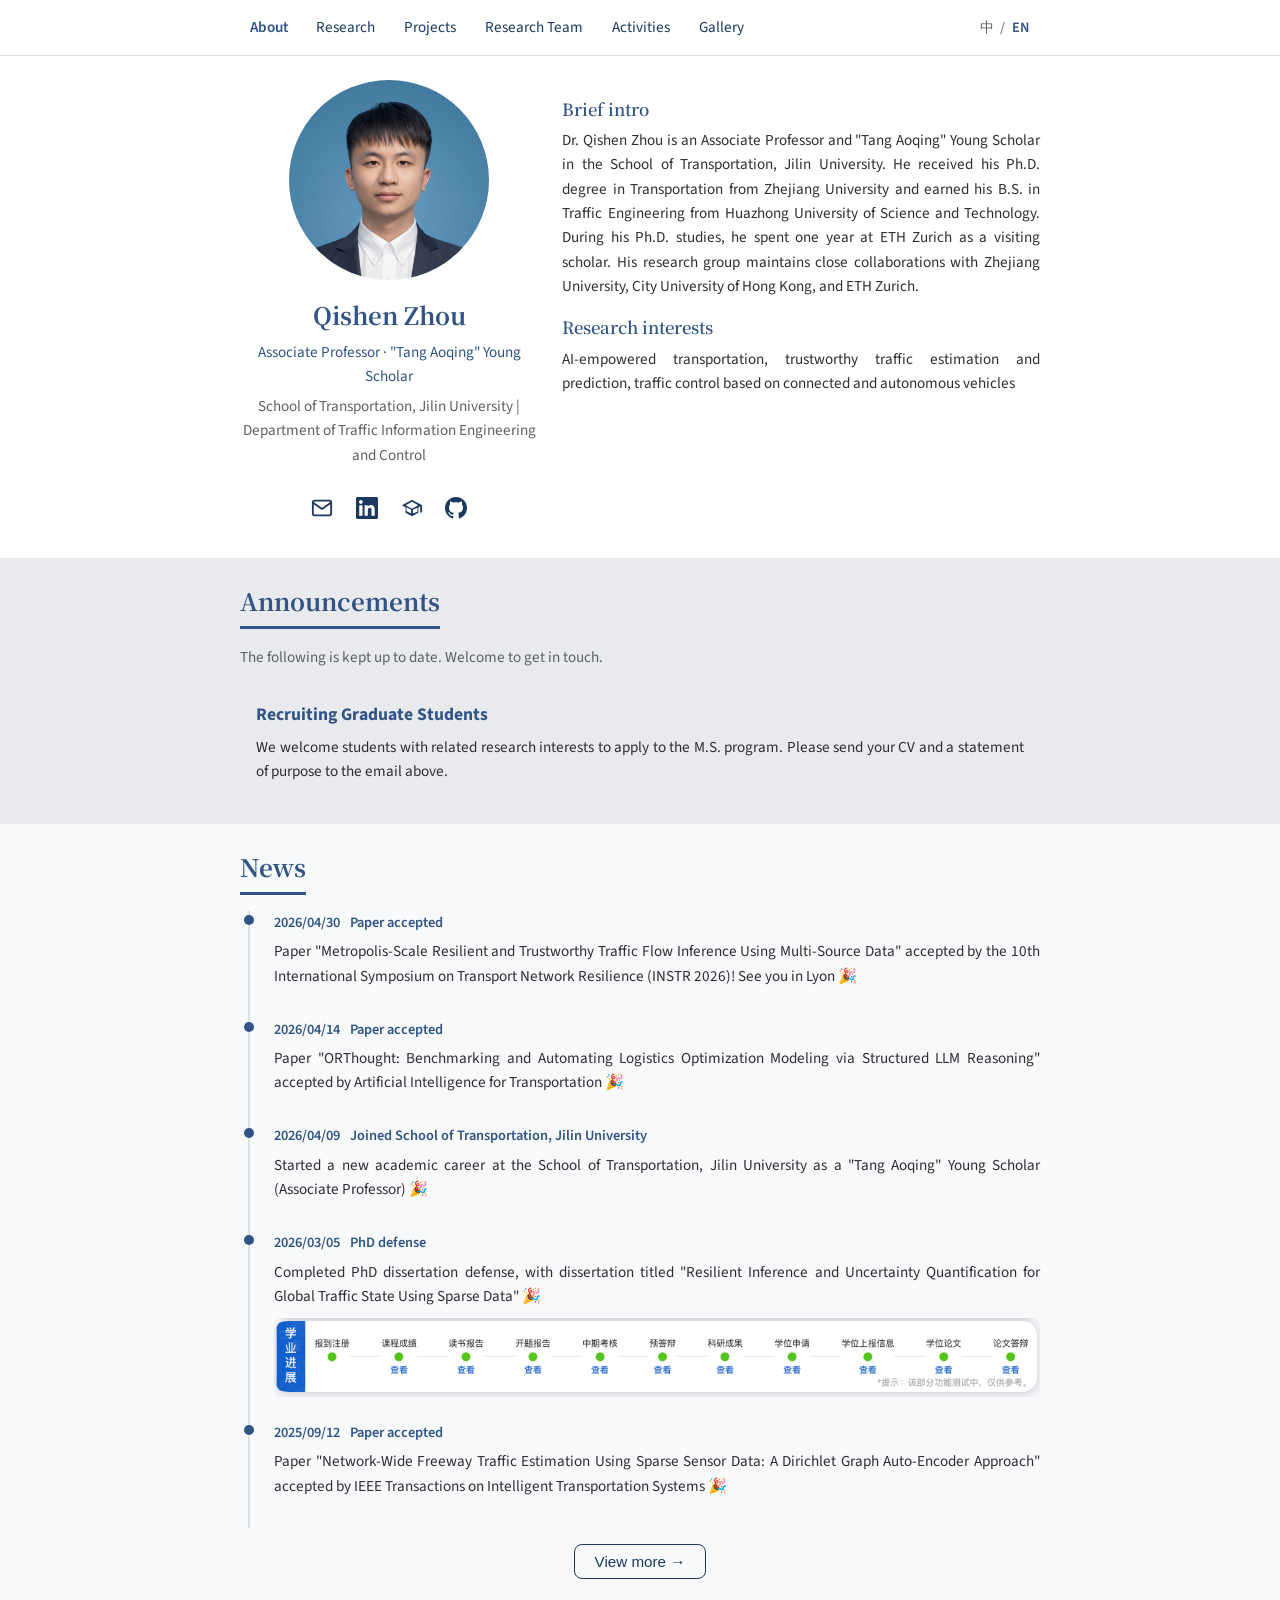
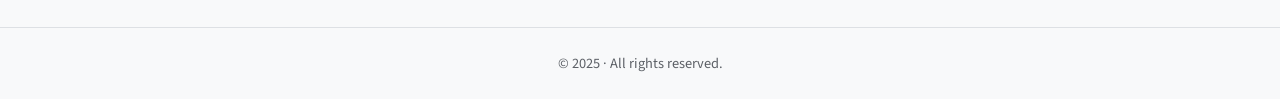
==== commit bfcde233: "更新主页内容与功能：论文库扩充、研究页重构、内容校对与优化 - 新增 ORThought、INSTR 2026 等论文及会议条目（英/中 bib） - 研究成果页新增「期刊列表」「会议列表」独立 Ta" ====
--- a/index.html
+++ b/index.html
@@ -1,27 +1,27 @@
 <!DOCTYPE html>
-<html lang="zh-CN">
+<html lang="en">
 <head>
   <meta charset="UTF-8" />
   <meta name="viewport" content="width=device-width, initial-scale=1" />
   <title>个人主页 | Personal Homepage</title>
-  <link rel="preconnect" href="https://fonts.googleapis.com" />
-  <link rel="preconnect" href="https://fonts.gstatic.com" crossorigin />
-  <link href="https://fonts.googleapis.com/css2?family=Noto+Serif+SC:wght@400;600;700&family=Source+Sans+3:wght@400;500;600&display=swap" rel="stylesheet" />
+  <link rel="preconnect" href="https://fonts.loli.net" />
+  <link rel="preconnect" href="https://gstatic.loli.net" crossorigin />
+  <link href="https://fonts.loli.net/css2?family=Noto+Serif+SC:wght@400;600;700&family=Source+Sans+3:wght@400;500;600&display=swap" rel="stylesheet" />
   <link rel="stylesheet" href="styles.css" />
 </head>
 <body>
   <header class="site-header">
     <nav class="nav">
-      <a href="index.html#about" class="nav-link current" data-i18n="nav_about">关于</a>
-      <a href="research.html" class="nav-link" data-i18n="nav_research">研究成果</a>
-      <a href="projects.html" class="nav-link" data-i18n="nav_projects">研究项目</a>
-      <a href="team.html" class="nav-link" data-i18n="nav_team">研究团队</a>
-      <a href="activities.html" class="nav-link" data-i18n="nav_activities">学术活动</a>
-      <a href="gallery.html" class="nav-link" data-i18n="nav_gallery">摄影集</a>
+      <a href="index.html#about" class="nav-link current" data-i18n="nav_about">About</a>
+      <a href="research.html" class="nav-link" data-i18n="nav_research">Research</a>
+      <a href="projects.html" class="nav-link" data-i18n="nav_projects">Projects</a>
+      <a href="team.html" class="nav-link" data-i18n="nav_team">Research Team</a>
+      <a href="activities.html" class="nav-link" data-i18n="nav_activities">Activities</a>
+      <a href="gallery.html" class="nav-link" data-i18n="nav_gallery">Gallery</a>
       <button type="button" class="lang-toggle" id="langToggle" aria-label="Switch language">
-        <span class="lang-option active" data-lang="zh">中</span>
+        <span class="lang-option" data-lang="zh">中</span>
         <span class="lang-divider">/</span>
-        <span class="lang-option" data-lang="en">EN</span>
+        <span class="lang-option active" data-lang="en">EN</span>
       </button>
     </nav>
   </header>
@@ -33,11 +33,11 @@
         <div class="about-grid">
           <div class="about-left">
             <div class="about-photo-wrap">
-              <img class="about-photo" src="about_me.jpg" alt="周启申" />
+              <img class="about-photo" src="about_me_circle.jpg" alt="周启申" />
             </div>
-            <h1 class="about-name" id="about-name">周启申</h1>
-            <p class="about-title" id="about-title">唐敖庆青年学者 · 副教授</p>
-            <p class="about-org"><a href="#" id="about-org-link" class="about-org-link" target="_blank" rel="noopener noreferrer">吉林大学交通学院｜交通信息工程及控制系</a></p>
+            <h1 class="about-name" id="about-name">Qishen Zhou</h1>
+            <p class="about-title" id="about-title">Tang Aoqing Young Scholar · Associate Professor</p>
+            <p class="about-org"><a href="#" id="about-org-link" class="about-org-link" target="_blank" rel="noopener noreferrer">School of Transportation, Jilin University | Department of Traffic Information Engineering and Control</a></p>
             <div class="about-links">
               <a href="#" class="about-link" data-link="email" aria-label="Email">
                 <span class="about-link-icon"><svg class="about-icon" viewBox="0 0 24 24" fill="none" stroke="currentColor" stroke-width="2" stroke-linecap="round" stroke-linejoin="round"><path d="M4 4h16c1.1 0 2 .9 2 2v12c0 1.1-.9 2-2 2H4c-1.1 0-2-.9-2-2V6c0-1.1.9-2 2-2z"/><polyline points="22,6 12,13 2,6"/></svg></span>
@@ -60,10 +60,10 @@
           <div class="about-content">
             <div class="about-me">
               <div class="about-me-content">
-                <h3 class="about-me-subtitle" data-i18n="intro_title">个人简介</h3>
+                <h3 class="about-me-subtitle" data-i18n="intro_title">Brief intro</h3>
                 <p class="lang-zh" id="about-intro-zh"></p>
                 <p class="lang-en hidden" id="about-intro-en"></p>
-                <h3 class="about-me-subtitle" data-i18n="about_me_interests">研究兴趣</h3>
+                <h3 class="about-me-subtitle" data-i18n="about_me_interests">Research interests</h3>
                 <p class="lang-zh" id="about-interests-zh"></p>
                 <p class="lang-en hidden" id="about-interests-en"></p>
               </div>
@@ -76,9 +76,9 @@
     <!-- 2. 公告（置顶 / 长期重要信息，如招学生） -->
     <section id="notice" class="section section-notice">
       <div class="container">
-        <h2 class="section-title" data-i18n="notice_title">公告</h2>
-        <p class="section-intro lang-zh">以下信息长期有效，欢迎关注。</p>
-        <p class="section-intro lang-en hidden">The following is kept up to date. Welcome to get in touch.</p>
+        <h2 class="section-title" data-i18n="notice_title">Announcements</h2>
+        <p class="section-intro lang-zh hidden">以下信息长期有效，欢迎关注。</p>
+        <p class="section-intro lang-en">The following is kept up to date. Welcome to get in touch.</p>
         <div class="notice-list" id="notice-list"></div>
       </div>
     </section>
@@ -86,7 +86,7 @@
     <!-- 3. News 近期动态（仅首页，无独立页） -->
     <section id="news" class="section section-news-home">
       <div class="container">
-        <h2 class="section-title" data-i18n="home_news_title">近期动态</h2>
+        <h2 class="section-title" data-i18n="home_news_title">News</h2>
         <div class="timeline" id="news-timeline"></div>
       </div>
     </section>
@@ -94,7 +94,7 @@
 
   <footer class="site-footer">
     <div class="container">
-      <p class="footer-text" data-i18n="footer">© 2025 · 保留所有权利</p>
+      <p class="footer-text" data-i18n="footer">© 2025 · All rights reserved.</p>
     </div>
   </footer>
 
--- a/styles.css
+++ b/styles.css
@@ -32,6 +32,26 @@
   background: var(--color-bg);
 }
 
+/* ========== 全站正文两端对齐（仅正文文本，不影响导航/标题布局） ========== */
+main p,
+main li,
+main dd,
+main blockquote,
+.detail-body,
+.detail-content p,
+.detail-content li,
+.detail-content dd,
+.detail-content blockquote {
+  text-align: justify;
+  text-justify: inter-ideograph;
+}
+
+/* 首页左侧信息区保持居中显示 */
+.about-left p,
+.about-left li {
+  text-align: inherit;
+}
+
 body.page-detail {
   background: #fff;
 }
@@ -170,16 +190,20 @@
 }
 
 .about-photo-wrap {
-  margin-bottom: var(--space-md);
+  width: 200px;
+  height: 200px;
+  margin: 0 auto var(--space-md);
+  border-radius: 50%;
+  overflow: hidden;
 }
 
 .about-photo {
-  width: 180px;
-  height: 180px;
+  width: 200px;
+  height: 200px;
   margin: 0 auto;
-  border-radius: 50%;
+  display: block;
   object-fit: cover;
-  display: block;
+  object-position: center;
 }
 
 .about-links {
@@ -369,6 +393,29 @@
   margin-bottom: var(--space-xs);
 }
 
+.news-item .timeline-head,
+.news-full-head {
+  display: flex;
+  align-items: baseline;
+  gap: var(--space-sm);
+  margin-bottom: var(--space-xs);
+}
+
+.news-item .timeline-date,
+.news-full-date {
+  display: inline;
+  margin-bottom: 0;
+  flex: 0 0 auto;
+}
+
+.news-item .timeline-title,
+.news-full-item-title {
+  font-size: 0.9rem;
+  font-weight: 600;
+  color: var(--color-primary-dark);
+  margin: 0;
+}
+
 .timeline-content p {
   margin: 0 0 var(--space-xs);
   font-size: 0.95rem;
@@ -387,6 +434,25 @@
   display: block;
 }
 
+.activity-item .timeline-head {
+  display: flex;
+  align-items: baseline;
+  gap: var(--space-sm);
+  margin-bottom: var(--space-xs);
+}
+
+.activity-item .timeline-date {
+  display: inline;
+  margin-bottom: 0;
+  flex: 0 0 auto;
+}
+
+.activity-item .timeline-title {
+  font-size: 0.95rem;
+  font-weight: 600;
+  color: var(--color-primary-dark);
+}
+
 /* ========== 发表文章列表 ========== */
 .paper-list,
 .project-list,
@@ -429,14 +495,13 @@
 
 .paper-content {
   display: flex;
-  gap: var(--space-lg);
-  align-items: flex-start;
+  flex-direction: column;
+  gap: var(--space-md);
   margin-bottom: var(--space-md);
 }
 
 .paper-thumb {
-  flex: 0 0 50%;
-  aspect-ratio: 16 / 9;
+  width: 100%;
   border-radius: var(--radius);
   overflow: hidden;
   background: var(--color-bg-alt);
@@ -444,13 +509,11 @@
 
 .paper-thumb img {
   width: 100%;
-  height: 100%;
+  height: auto;
   display: block;
-  object-fit: cover;
 }
 
 .paper-abstract-wrap {
-  flex: 1;
   min-width: 0;
 }
 
@@ -465,15 +528,16 @@
   display: none;
 }
 
-@media (max-width: 640px) {
-  .paper-content {
-    flex-direction: column;
-  }
-  .paper-thumb {
-    flex: 0 0 auto;
-    width: 100%;
-  }
-}
+.abstract-link {
+  color: var(--color-primary);
+  word-break: break-all;
+}
+
+.abstract-link:hover {
+  color: var(--color-accent);
+  text-decoration: underline;
+}
+
 
 .paper-actions {
   display: flex;
@@ -517,29 +581,11 @@
 
 a.paper-action.pending,
 button.paper-action.pending {
-  cursor: default;
-}
-
-.paper-action.pending:hover::after {
-  content: attr(data-pending-tip);
-  position: absolute;
-  bottom: 100%;
-  left: 50%;
-  transform: translateX(-50%);
-  margin-bottom: 6px;
-  padding: 4px 8px;
-  background: var(--color-primary-dark);
-  color: #fff;
-  font-size: 0.75rem;
-  white-space: nowrap;
-  border-radius: 4px;
+  cursor: not-allowed;
   pointer-events: none;
-  opacity: 0;
-  transition: opacity 0.15s ease;
-}
-
-.paper-action.pending:hover::after {
-  opacity: 1;
+  opacity: 0.45;
+  color: var(--color-text-muted);
+  border-color: var(--color-border);
 }
 
 button.paper-action {
@@ -632,17 +678,26 @@
   padding: 0;
 }
 
-.citation-list li {
+.citation-item {
   padding: var(--space-md) 0;
   border-bottom: 1px solid var(--color-border);
+  transition: transform 0.28s cubic-bezier(0.34, 1.56, 0.64, 1);
+  cursor: pointer;
+}
+
+.citation-item:hover {
+  transform: scale(1.02);
+}
+
+.citation-item:last-child {
+  border-bottom: none;
+}
+
+.citation-row {
   display: flex;
   flex-wrap: wrap;
   align-items: baseline;
   gap: var(--space-sm);
-}
-
-.citation-list li:last-child {
-  border-bottom: none;
 }
 
 .citation-text {
@@ -652,6 +707,21 @@
   flex: 1 1 100%;
 }
 
+.citation-text .citation-link {
+  color: var(--color-primary);
+  word-break: break-all;
+}
+
+.citation-text .citation-link:hover {
+  color: var(--color-accent);
+  text-decoration: underline;
+}
+
+.citation-text sup {
+  font-size: 0.75em;
+  margin-left: 0.05em;
+}
+
 .citation-text.hidden {
   display: none;
 }
@@ -669,6 +739,14 @@
   border-bottom: 1px solid var(--color-border);
 }
 
+.resource-list .resource-item {
+  transition: transform 0.28s cubic-bezier(0.34, 1.56, 0.64, 1);
+}
+
+.resource-list .resource-item:hover {
+  transform: scale(1.02);
+}
+
 .resource-list li:last-child {
   border-bottom: none;
 }
@@ -689,6 +767,30 @@
   font-size: 0.9rem;
   color: var(--color-text-muted);
   margin-top: var(--space-xs);
+}
+
+.resource-title {
+  display: block;
+  font-size: 1rem;
+  color: var(--color-primary-dark);
+  margin: 0;
+}
+
+.resource-actions {
+  margin-top: var(--space-sm);
+}
+
+.resource-like-btn .heart-filled {
+  display: none;
+}
+
+.resource-like-btn.liked .heart-outline {
+  display: none;
+}
+
+.resource-like-btn.liked .heart-filled {
+  display: inline-block;
+  color: #c24;
 }
 
 /* ========== 研究项目列表 ========== */
@@ -860,6 +962,18 @@
   color: var(--color-text);
 }
 
+.detail-paper-thumb {
+  margin-top: var(--space-md);
+}
+
+.detail-paper-thumb .paper-thumb {
+  max-width: 100%;
+}
+
+.detail-paper-actions {
+  margin-top: var(--space-md);
+}
+
 .detail-activity-secondary {
   margin-bottom: 0;
 }
@@ -967,11 +1081,6 @@
 .news-full-item {
   padding: var(--space-md) 0;
   border-bottom: 1px solid var(--color-border);
-  cursor: pointer;
-}
-
-.news-full-item:hover {
-  background: var(--color-bg-alt);
 }
 
 .news-full-item:last-child {
@@ -981,14 +1090,10 @@
 .news-full-date {
   font-size: 0.85rem;
   color: var(--color-primary);
-  margin-right: 0.5rem;
 }
 
 .news-full-item-title {
-  font-size: 1rem;
-  margin: 0.25rem 0 0;
-  font-weight: 600;
-  color: var(--color-text);
+  font-size: 0.85rem;
 }
 
 .news-full-item-body {
@@ -1086,16 +1191,6 @@
   border-color: var(--color-accent);
 }
 
-/* ========== 可点击项悬停 ========== */
-.resource-list .detail-item {
-  cursor: pointer;
-  transition: transform 0.28s cubic-bezier(0.34, 1.56, 0.64, 1);
-}
-
-.resource-list .detail-item:hover {
-  transform: scale(1.02);
-}
-
 .timeline-item.detail-item {
   cursor: pointer;
   transition: transform 0.28s cubic-bezier(0.34, 1.56, 0.64, 1);
@@ -1107,6 +1202,14 @@
 
 .timeline-item.detail-item:hover .timeline-content {
   color: inherit;
+}
+
+.timeline-item.news-item {
+  transition: transform 0.28s cubic-bezier(0.34, 1.56, 0.64, 1);
+}
+
+.timeline-item.news-item:hover {
+  transform: scale(1.02);
 }
 
 /* ========== 页脚 ========== */
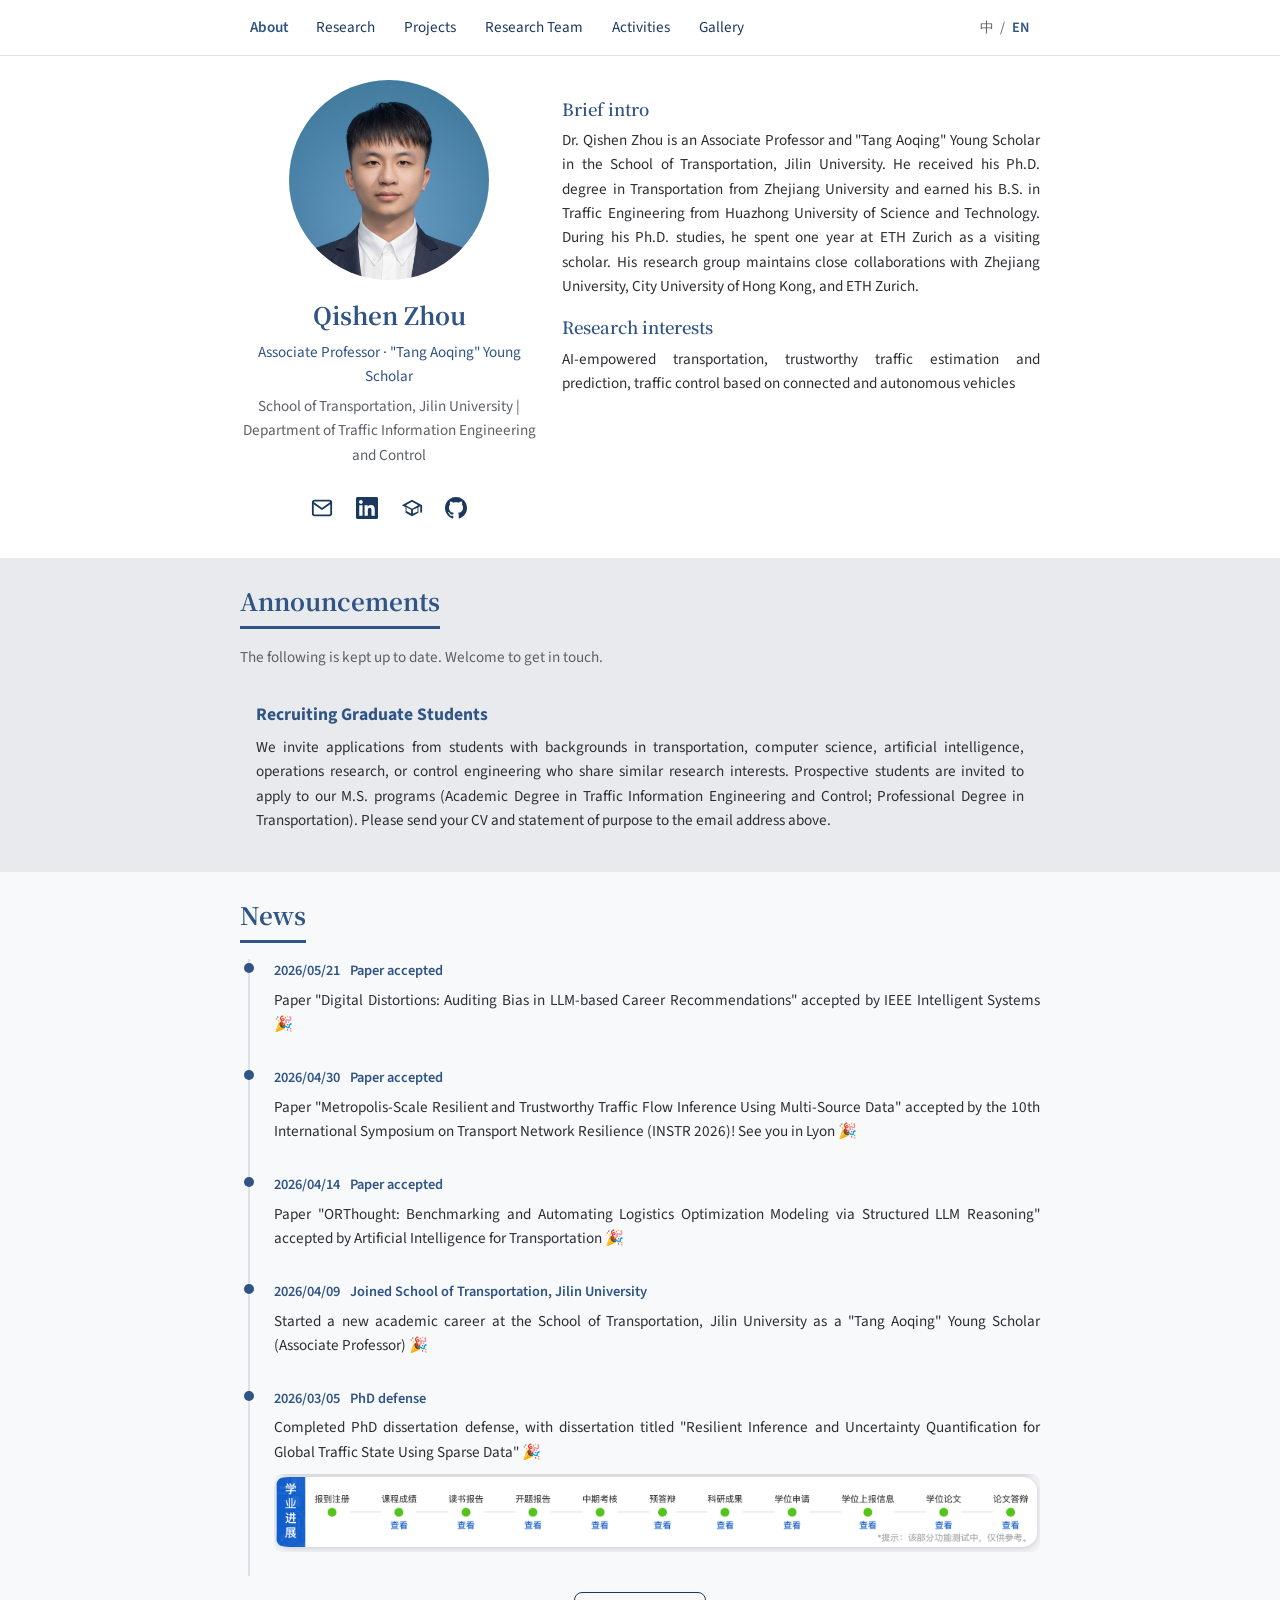
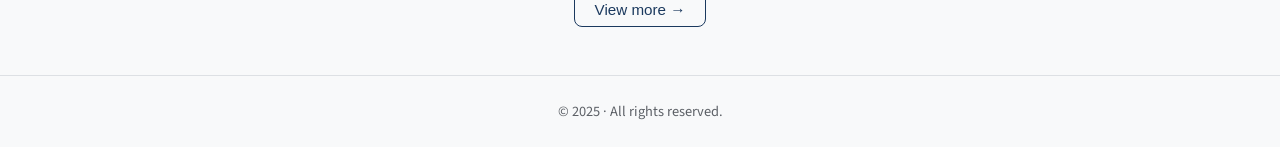
==== commit 188a6660: "chore: 优化页面 SEO 元信息 Co-authored-by: Cursor <cursoragent@cursor.com>" ====
--- a/index.html
+++ b/index.html
@@ -3,7 +3,14 @@
 <head>
   <meta charset="UTF-8" />
   <meta name="viewport" content="width=device-width, initial-scale=1" />
-  <title>个人主页 | Personal Homepage</title>
+  <title>Qishen Zhou | 周启申 | Jilin University</title>
+  <meta name="description" content="Qishen Zhou, Associate Professor and Tang Aoqing Young Scholar at Jilin University. Research in AI-empowered transportation, trustworthy traffic estimation and prediction, and connected autonomous vehicle control." />
+  <link rel="canonical" href="https://qishenzhou.github.io/" />
+  <meta property="og:type" content="website" />
+  <meta property="og:title" content="Qishen Zhou | 周启申 | Jilin University" />
+  <meta property="og:description" content="Academic homepage of Qishen Zhou, Associate Professor at Jilin University, focused on AI-empowered transportation and trustworthy traffic systems." />
+  <meta property="og:url" content="https://qishenzhou.github.io/" />
+  <meta property="og:image" content="https://qishenzhou.github.io/about_me_circle.jpg" />
   <link rel="preconnect" href="https://fonts.loli.net" />
   <link rel="preconnect" href="https://gstatic.loli.net" crossorigin />
   <link href="https://fonts.loli.net/css2?family=Noto+Serif+SC:wght@400;600;700&family=Source+Sans+3:wght@400;500;600&display=swap" rel="stylesheet" />
--- a/styles.css
+++ b/styles.css
@@ -682,10 +682,13 @@
   padding: var(--space-md) 0;
   border-bottom: 1px solid var(--color-border);
   transition: transform 0.28s cubic-bezier(0.34, 1.56, 0.64, 1);
+}
+
+.citation-item.detail-item {
   cursor: pointer;
 }
 
-.citation-item:hover {
+.citation-item.detail-item:hover {
   transform: scale(1.02);
 }
 
@@ -718,8 +721,10 @@
 }
 
 .citation-text sup {
-  font-size: 0.75em;
+  font-size: 0.7em;
   margin-left: 0.05em;
+  vertical-align: super;
+  line-height: 0;
 }
 
 .citation-text.hidden {
@@ -1204,11 +1209,13 @@
   color: inherit;
 }
 
-.timeline-item.news-item {
+.timeline-item.news-item,
+.timeline-item.activity-item {
   transition: transform 0.28s cubic-bezier(0.34, 1.56, 0.64, 1);
 }
 
-.timeline-item.news-item:hover {
+.timeline-item.news-item:hover,
+.timeline-item.activity-item:hover {
   transform: scale(1.02);
 }
 
